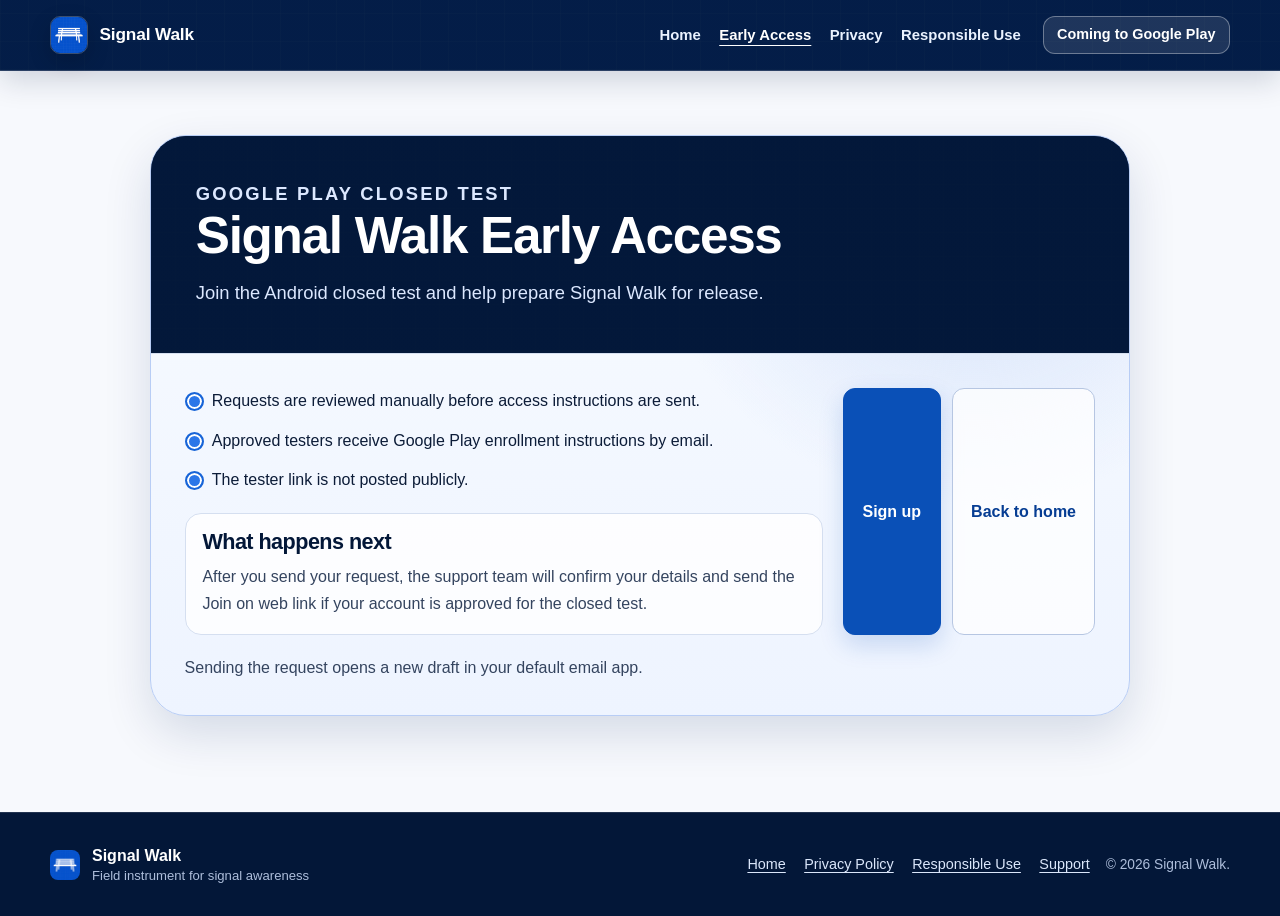
==== early-access/index.html @ 56550933 "Add early access page and sitewide signup banner updates" ====
<!DOCTYPE html>
<html lang="en">
<head>
  <meta charset="UTF-8">
  <meta name="viewport" content="width=device-width, initial-scale=1.0">
  <title>Signal Walk — Early Access Sign Up</title>
  <meta name="description" content="Request access to the Signal Walk Android closed test for Google Play.">
  <link rel="canonical" href="https://signalwalk.com/early-access/">
  <meta name="theme-color" content="#063d93">
  <link rel="icon" type="image/png" href="../icon-512.png">
  <link rel="apple-touch-icon" href="../icon-512.png">
  <link rel="stylesheet" href="../style.css">

  <meta property="og:type" content="website">
  <meta property="og:site_name" content="Signal Walk">
  <meta property="og:url" content="https://signalwalk.com/early-access/">
  <meta property="og:title" content="Signal Walk — Early Access Sign Up">
  <meta property="og:description" content="Join the Android closed test and help prepare Signal Walk for release.">
  <meta property="og:image" content="https://signalwalk.com/feature-graphic.png">
  <meta name="twitter:card" content="summary_large_image">
  <meta name="twitter:title" content="Signal Walk — Early Access Sign Up">
  <meta name="twitter:description" content="Join the Android closed test and help prepare Signal Walk for release.">
  <meta name="twitter:image" content="https://signalwalk.com/feature-graphic.png">
</head>
<body>

<a class="skip-link" href="#main">Skip to content</a>

<header class="site-header">
  <div class="header-inner">
    <a class="brand" href="../" aria-label="Signal Walk home">
      <img class="mark" src="../icon-512.png" alt="" aria-hidden="true">
      <span class="site-name">Signal Walk</span>
    </a>
    <button class="nav-toggle" type="button" aria-expanded="false" aria-controls="site-nav" aria-label="Toggle navigation menu">
      <span class="bar"></span>
      <span class="bar"></span>
      <span class="bar"></span>
    </button>
    <nav class="site-nav" id="site-nav" aria-label="Primary">
      <ul class="nav-links">
        <li><a href="../">Home</a></li>
        <li><a href="./" aria-current="page">Early Access</a></li>
        <li><a href="../privacy/">Privacy</a></li>
        <li><a href="../responsible-use/">Responsible Use</a></li>
      </ul>
      <span class="header-cta badge-soon">Coming to Google Play</span>
    </nav>
  </div>
</header>

<main class="early-access-page" id="main">
  <div class="early-access-panel">
    <section class="early-access-head" aria-labelledby="early-access-title">
      <p class="eyebrow">Google Play Closed Test</p>
      <h1 id="early-access-title">Signal Walk Early Access</h1>
      <p>Join the Android closed test and help prepare Signal Walk for release.</p>
    </section>

    <section class="early-access-body" aria-label="Early access request">
      <div>
        <ul class="early-access-list">
          <li>Requests are reviewed manually before access instructions are sent.</li>
          <li>Approved testers receive Google Play enrollment instructions by email.</li>
          <li>The tester link is not posted publicly.</li>
        </ul>

        <div class="early-access-box">
          <h2>What happens next</h2>
          <p>After you send your request, the support team will confirm your details and send the Join on web link if your account is approved for the closed test.</p>
        </div>
      </div>

      <div class="early-access-actions">
        <a class="button" href="mailto:support@signalwalk.com?subject=Signal%20Walk%20Closed%20Test%20Request&body=Hi%2C%0A%0AI%27d%20like%20to%20join%20the%20Signal%20Walk%20closed%20test.%0A%0APreferred%20name%20or%20nickname%3A%0AGoogle%20Play%20account%20email%3A%0AAndroid%20phone%20model%3A%0AAndroid%20version%3A%0ACountry%2Fregion%3A%0A%0APlease%20confirm%3A%0A-%20I%20am%20using%20the%20Google%20account%20listed%20above%20in%20the%20Google%20Play%20Store.%0A-%20I%20am%20not%20currently%20enrolled%20in%20the%20Signal%20Walk%20internal%20test%2C%20or%20I%20will%20opt%20out%20before%20joining%20Alpha.%0A-%20I%20can%20remain%20opted%20in%20to%20the%20closed%20test%20for%20at%20least%2014%20consecutive%20days.%0A-%20I%20will%20install%20Signal%20Walk%20through%20Google%20Play%2C%20try%20its%20main%20features%20several%20times%2C%20and%20send%20brief%20feedback%20or%20bug%20reports.%0A-%20You%20may%20email%20me%20closed-test%20access%20instructions%20and%20essential%20testing%20follow-ups.%0A%0AOptional%3A%20features%20or%20devices%20I%20am%20especially%20interested%20in%20testing%3A%0A%0APlease%20add%20my%20Google%20Play%20account%20to%20the%20Signal%20Walk%20Alpha%20tester%20list%20and%20send%20me%20the%20Join%20on%20web%20link.%0A%0AThanks%21">Sign up</a>
        <a class="button secondary" href="../">Back to home</a>
      </div>

      <p class="early-access-note">Sending the request opens a new draft in your default email app.</p>
    </section>
  </div>
</main>

<footer class="site-footer">
  <div class="footer-inner">
    <div class="footer-brand">
      <img src="../icon-512.png" alt="" aria-hidden="true" width="30" height="30">
      <div class="footer-brand-text">
        <strong>Signal Walk</strong>
        <span>Field instrument for signal awareness</span>
      </div>
    </div>
    <ul class="footer-links">
      <li><a href="../">Home</a></li>
      <li><a href="../privacy/">Privacy Policy</a></li>
      <li><a href="../responsible-use/">Responsible Use</a></li>
      <li><a href="mailto:support@signalwalk.com">Support</a></li>
    </ul>
    <p class="footer-copyright">&copy; 2026 Signal Walk.</p>
  </div>
</footer>

<script src="../assets/site.js" defer></script>
</body>
</html>
---- style.css ----
/* Signal Walk — shared public-site styles. Static CSS, no framework, no remote fonts. */

:root {
  color-scheme: light;
  --blue-950: #031738;
  --blue-900: #05245a;
  --blue-800: #063d93;
  --blue-700: #0a50b7;
  --blue-600: #1764d7;
  --blue-500: #2b76e8;
  --blue-200: #b8cdf5;
  --blue-100: #e5edfc;
  --blue-050: #f2f6ff;
  --ink: #0c1c38;
  --muted: #52617a;
  --muted-strong: #34445f;
  --paper: #f7f9fd;
  --surface: #ffffff;
  --surface-soft: #eef3fc;
  --line: #d5dff0;
  --line-strong: #b6c6e2;
  --success: #176c49;
  --warning-bg: #fff8df;
  --warning-line: #d99400;
  --shadow-sm: 0 4px 14px rgba(5, 36, 90, 0.08);
  --shadow-md: 0 18px 48px rgba(5, 36, 90, 0.14);
  --shadow-lg: 0 30px 80px rgba(5, 36, 90, 0.22);
  --radius-sm: 10px;
  --radius-md: 16px;
  --radius-lg: 24px;
  --radius-xl: 36px;
  --container: 1180px;
  --prose: 760px;
}

* {
  box-sizing: border-box;
}

html {
  scroll-behavior: smooth;
  scroll-padding-top: 92px;
}

body {
  margin: 0;
  min-width: 320px;
  background: var(--paper);
  color: var(--ink);
  font-family: -apple-system, BlinkMacSystemFont, "Segoe UI", Roboto, Helvetica, Arial, sans-serif;
  font-size: 16px;
  line-height: 1.68;
  text-rendering: optimizeLegibility;
  -webkit-font-smoothing: antialiased;
}

body.nav-open {
  overflow: hidden;
}

img {
  max-width: 100%;
  height: auto;
}

a {
  color: var(--blue-700);
  text-underline-offset: 0.18em;
}

a:hover {
  color: var(--blue-900);
}

button,
a {
  -webkit-tap-highlight-color: transparent;
}

a:focus-visible,
button:focus-visible,
[tabindex]:focus-visible {
  outline: 3px solid #79a8ff;
  outline-offset: 3px;
}

p,
ul,
ol {
  margin-top: 0;
}

p:last-child,
ul:last-child,
ol:last-child {
  margin-bottom: 0;
}

h1,
h2,
h3 {
  color: var(--blue-950);
  font-weight: 760;
  letter-spacing: -0.025em;
  line-height: 1.14;
  text-wrap: balance;
}

h1 {
  margin: 0 0 1.1rem;
  font-size: clamp(2.7rem, 6vw, 5.2rem);
}

h2 {
  margin: 0 0 1rem;
  font-size: clamp(2rem, 4vw, 3.25rem);
}

h3 {
  margin: 0 0 0.7rem;
  font-size: clamp(1.25rem, 2.4vw, 1.65rem);
}

code {
  padding: 0.08em 0.35em;
  border: 1px solid var(--line);
  border-radius: 6px;
  background: var(--surface-soft);
  color: var(--blue-900);
  font-size: 0.9em;
  overflow-wrap: anywhere;
}

.skip-link {
  position: fixed;
  top: 0.5rem;
  left: -9999px;
  z-index: 999;
  padding: 0.7rem 1rem;
  border-radius: var(--radius-sm);
  background: var(--blue-950);
  color: #fff;
  font-weight: 700;
  text-decoration: none;
}

.skip-link:focus {
  left: 0.5rem;
}

.section-inner,
.header-inner,
.footer-inner {
  width: min(calc(100% - 2rem), var(--container));
  margin-inline: auto;
}

section {
  position: relative;
}

section[class^="sec-"],
.closing-cta {
  padding: clamp(4.25rem, 8vw, 7rem) 0;
}

.band {
  border-top: 1px solid var(--line);
  border-bottom: 1px solid var(--line);
  background: var(--surface-soft);
}

.eyebrow {
  margin: 0 0 0.75rem;
  color: var(--blue-700);
  font-size: 0.78rem;
  font-weight: 800;
  letter-spacing: 0.12em;
  line-height: 1.4;
  text-transform: uppercase;
}

.section-heading {
  max-width: 760px;
  margin-bottom: clamp(2.5rem, 5vw, 4.5rem);
}

.section-heading.centered {
  margin-inline: auto;
  text-align: center;
}

.section-lead {
  margin-bottom: 0;
  color: var(--muted-strong);
  font-size: clamp(1.08rem, 1.8vw, 1.28rem);
  line-height: 1.68;
  text-wrap: pretty;
}

.prose {
  max-width: var(--prose);
}

.wide-prose {
  max-width: 850px;
}

.supporting {
  color: var(--muted);
  font-size: 0.95rem;
}

/* Header */

.site-header {
  position: sticky;
  top: 0;
  z-index: 100;
  border-bottom: 1px solid rgba(255, 255, 255, 0.16);
  background:
    linear-gradient(rgba(3, 23, 56, 0.83), rgba(3, 23, 56, 0.83)),
    repeating-linear-gradient(0deg, rgba(255, 255, 255, 0.08) 0 1px, transparent 1px 28px),
    repeating-linear-gradient(90deg, rgba(255, 255, 255, 0.08) 0 1px, transparent 1px 28px),
    var(--blue-800);
  box-shadow: 0 10px 30px rgba(3, 23, 56, 0.16);
  backdrop-filter: blur(16px);
}

.header-inner {
  display: flex;
  min-height: 70px;
  align-items: center;
  gap: 1.25rem;
}

.brand {
  display: inline-flex;
  align-items: center;
  gap: 0.72rem;
  color: #fff;
  text-decoration: none;
}

.brand:hover {
  color: #fff;
}

.brand .mark {
  width: 38px;
  height: 38px;
  flex: 0 0 auto;
  border: 1px solid rgba(255, 255, 255, 0.22);
  border-radius: 10px;
  box-shadow: 0 8px 22px rgba(0, 0, 0, 0.16);
}

.site-name {
  font-size: 1.08rem;
  font-weight: 800;
  letter-spacing: -0.01em;
}

.site-nav {
  display: flex;
  margin-left: auto;
  align-items: center;
  gap: 1.35rem;
}

.header-actions {
  display: inline-flex;
  align-items: center;
  gap: 0.65rem;
}

.header-signup.button {
  min-height: 38px;
  padding: 0.58rem 0.9rem;
  font-size: 0.86rem;
}

.site-nav a.header-signup:hover,
.site-nav a.header-signup:focus-visible {
  transform: none;
  text-decoration: none;
}

.early-access-strip {
  border-top: 1px solid rgba(255, 255, 255, 0.16);
  background:
    linear-gradient(rgba(10, 80, 183, 0.94), rgba(10, 80, 183, 0.94)),
    repeating-linear-gradient(0deg, rgba(255, 255, 255, 0.08) 0 1px, transparent 1px 24px),
    repeating-linear-gradient(90deg, rgba(255, 255, 255, 0.08) 0 1px, transparent 1px 24px),
    var(--blue-700);
}

.early-access-strip-inner {
  display: flex;
  min-height: 52px;
  align-items: center;
  justify-content: center;
  gap: 1rem;
}

.early-access-strip-text {
  display: inline-block;
  margin: 0;
  color: #eef4ff;
  font-size: 0.93rem;
  font-weight: 620;
  text-align: center;
  text-decoration: none;
}

.early-access-strip-text:hover,
.early-access-strip-text:focus-visible {
  color: #fff;
  text-decoration: underline;
  text-underline-offset: 0.22em;
}

.nav-links,
.footer-links {
  display: flex;
  margin: 0;
  padding: 0;
  align-items: center;
  gap: 1.15rem;
  list-style: none;
}

.nav-links li,
.footer-links li {
  margin: 0;
}

.site-nav a {
  color: #eaf2ff;
  font-size: 0.93rem;
  font-weight: 650;
  text-decoration: none;
}

.site-nav a:hover,
.site-nav a[aria-current="page"] {
  color: #fff;
  text-decoration: underline;
  text-underline-offset: 0.32rem;
}

.nav-toggle {
  display: none;
  width: 44px;
  height: 42px;
  margin-left: auto;
  padding: 9px 10px;
  border: 1px solid rgba(255, 255, 255, 0.34);
  border-radius: 10px;
  background: transparent;
  cursor: pointer;
}

.nav-toggle .bar {
  display: block;
  width: 100%;
  height: 2px;
  margin: 4px 0;
  border-radius: 999px;
  background: #fff;
}

/* Buttons and badges */

.button,
.badge-soon {
  display: inline-flex;
  min-height: 46px;
  align-items: center;
  justify-content: center;
  padding: 0.72rem 1.15rem;
  border-radius: 12px;
  font-weight: 750;
  line-height: 1.2;
}

.button {
  border: 1px solid var(--blue-700);
  background: var(--blue-700);
  color: #fff;
  text-decoration: none;
  box-shadow: 0 10px 24px rgba(10, 80, 183, 0.18);
  transition: transform 150ms ease, box-shadow 150ms ease, background 150ms ease;
}

.button:hover {
  transform: translateY(-1px);
  background: var(--blue-900);
  color: #fff;
  box-shadow: 0 14px 30px rgba(10, 80, 183, 0.24);
}

.button.secondary {
  border-color: var(--line-strong);
  background: rgba(255, 255, 255, 0.76);
  color: var(--blue-800);
  box-shadow: none;
}

.button.secondary:hover {
  border-color: var(--blue-600);
  background: #fff;
  color: var(--blue-900);
}

.badge-soon {
  border: 1px solid rgba(23, 100, 215, 0.28);
  background: var(--blue-100);
  color: var(--blue-800);
  font-size: 0.9rem;
}

.site-header .badge-soon {
  min-height: 38px;
  padding: 0.55rem 0.85rem;
  border-color: rgba(255, 255, 255, 0.35);
  background: rgba(255, 255, 255, 0.11);
  color: #fff;
}

.cta-row {
  display: flex;
  margin-top: 1.7rem;
  flex-wrap: wrap;
  align-items: center;
  gap: 0.75rem;
}

.centered-row {
  justify-content: center;
}

.reassurance {
  margin: 0.8rem 0 0;
  color: var(--muted);
  font-size: 0.9rem;
}

/* Hero */

.hero {
  overflow: hidden;
  padding: clamp(4.5rem, 9vw, 7.5rem) 0 clamp(4rem, 8vw, 6.5rem);
  background:
    radial-gradient(circle at 12% 8%, rgba(184, 205, 245, 0.7), transparent 34%),
    linear-gradient(180deg, #f9fbff 0%, #eef4ff 100%);
}

.hero::before {
  position: absolute;
  inset: 0;
  content: "";
  pointer-events: none;
  opacity: 0.45;
  background:
    repeating-linear-gradient(0deg, transparent 0 35px, rgba(6, 61, 147, 0.055) 35px 36px),
    repeating-linear-gradient(90deg, transparent 0 35px, rgba(6, 61, 147, 0.055) 35px 36px);
  mask-image: linear-gradient(to bottom, #000 0%, transparent 94%);
}

.hero-grid {
  display: grid;
  position: relative;
  z-index: 1;
  align-items: center;
  gap: clamp(3rem, 7vw, 6.5rem);
  grid-template-columns: minmax(0, 1fr) minmax(360px, 0.86fr);
}

.hero-copy-block {
  max-width: 670px;
}

.hero-copy {
  max-width: 650px;
  margin-bottom: 1.5rem;
  color: var(--muted-strong);
  font-size: clamp(1.16rem, 2vw, 1.38rem);
  line-height: 1.65;
}

.hero-list {
  display: grid;
  margin: 1.6rem 0 0;
  padding: 0;
  gap: 0.85rem;
  list-style: none;
}

.hero-list li {
  position: relative;
  margin: 0;
  padding-left: 1.8rem;
  color: var(--ink);
  font-weight: 620;
}

.hero-list li::before {
  position: absolute;
  top: 0.48em;
  left: 0;
  width: 0.72rem;
  height: 0.72rem;
  border: 2px solid var(--blue-600);
  border-radius: 50%;
  content: "";
  box-shadow: inset 0 0 0 2px #fff;
  background: var(--blue-500);
}

.hero-art {
  display: grid;
  min-height: 620px;
  place-items: center;
  position: relative;
}

.device-frame {
  width: min(100%, 270px);
  overflow: hidden;
  border: 8px solid #0c1730;
  border-radius: 34px;
  background: #0c1730;
  box-shadow: var(--shadow-lg);
}

.device-frame img {
  display: block;
  width: 100%;
  background: #0c1730;
}

.hero-art .device-frame {
  position: absolute;
  width: 250px;
}

.hero-art .primary {
  z-index: 3;
  transform: translateY(-5px);
}

.hero-art .secondary {
  z-index: 2;
  transform: translate(-46%, 28px) rotate(-5deg) scale(0.88);
  opacity: 0.94;
}

.hero-art .tertiary {
  z-index: 1;
  transform: translate(46%, 28px) rotate(5deg) scale(0.88);
  opacity: 0.94;
}

/* Trust strip */

.trust-strip {
  border-top: 1px solid rgba(255, 255, 255, 0.12);
  border-bottom: 1px solid rgba(255, 255, 255, 0.12);
  background: var(--blue-950);
  color: #fff;
}

.trust-strip ul {
  display: grid;
  margin: 0;
  padding: 1.5rem 0;
  gap: 0;
  grid-template-columns: repeat(4, minmax(0, 1fr));
  list-style: none;
}

.trust-strip li {
  display: grid;
  margin: 0;
  padding: 0.35rem 1.25rem;
  border-right: 1px solid rgba(255, 255, 255, 0.17);
  gap: 0.16rem;
}

.trust-strip li:first-child {
  padding-left: 0;
}

.trust-strip li:last-child {
  padding-right: 0;
  border-right: 0;
}

.trust-strip strong {
  color: #fff;
  font-size: 0.97rem;
}

.trust-strip span {
  color: #bed1f4;
  font-size: 0.84rem;
  line-height: 1.5;
}

/* Feature rows */

.feature-row {
  display: grid;
  margin-top: clamp(3.25rem, 7vw, 6.5rem);
  align-items: center;
  gap: clamp(2.5rem, 7vw, 6rem);
  grid-template-columns: minmax(260px, 0.72fr) minmax(0, 1fr);
}

.feature-row:first-of-type {
  margin-top: 0;
}

.feature-row.reverse {
  grid-template-columns: minmax(0, 1fr) minmax(260px, 0.72fr);
}

.feature-row.reverse .feature-art {
  order: 2;
}

.feature-row.reverse .feature-copy {
  order: 1;
}

.feature-art {
  display: flex;
  justify-content: center;
}

.feature-art.large .device-frame {
  width: min(100%, 300px);
}

.feature-copy {
  max-width: 640px;
}

.feature-copy p {
  color: var(--muted-strong);
  font-size: 1.05rem;
}

.feature-copy h2,
.feature-copy h3 {
  max-width: 620px;
}

.thumb-button {
  display: block;
  width: 100%;
  padding: 0;
  border: 0;
  background: transparent;
  text-align: inherit;
  cursor: zoom-in;
}

.thumb-button .device-frame {
  display: block;
  transition: transform 180ms ease, box-shadow 180ms ease;
}

.thumb-button:hover .device-frame {
  transform: translateY(-4px);
  box-shadow: 0 35px 80px rgba(5, 36, 90, 0.25);
}

.check-list {
  display: grid;
  margin: 1.5rem 0 0;
  padding: 0;
  gap: 0.72rem;
  list-style: none;
}

.check-list li {
  position: relative;
  margin: 0;
  padding-left: 1.65rem;
}

.check-list li::before {
  position: absolute;
  top: 0.18rem;
  left: 0;
  content: "✓";
  color: var(--success);
  font-weight: 900;
}

.check-list.compact {
  max-width: 540px;
  gap: 0.58rem;
}

/* Steps */

.steps {
  display: grid;
  margin: 0;
  padding: 0;
  gap: 1.25rem;
  counter-reset: step;
  grid-template-columns: repeat(3, minmax(0, 1fr));
  list-style: none;
}

.steps li {
  min-height: 250px;
  margin: 0;
  padding: 1.65rem;
  border: 1px solid var(--line);
  border-radius: var(--radius-lg);
  background: rgba(255, 255, 255, 0.86);
  box-shadow: var(--shadow-sm);
}

.step-number {
  display: inline-grid;
  width: 46px;
  height: 46px;
  margin-bottom: 1.4rem;
  border: 1px solid var(--blue-200);
  border-radius: 50%;
  place-items: center;
  background: var(--blue-100);
  color: var(--blue-800);
  font-weight: 850;
}

.steps p {
  color: var(--muted-strong);
}

/* Tool cards */

.tool-grid {
  display: grid;
  gap: 1rem;
  grid-template-columns: repeat(3, minmax(0, 1fr));
}

.tool-card {
  min-height: 240px;
  padding: 1.55rem;
  border: 1px solid var(--line);
  border-radius: var(--radius-lg);
  background: var(--surface);
  box-shadow: var(--shadow-sm);
}

.tool-number {
  display: inline-block;
  margin-bottom: 2.2rem;
  color: var(--blue-600);
  font-size: 0.78rem;
  font-weight: 850;
  letter-spacing: 0.12em;
}

.tool-card p {
  color: var(--muted-strong);
}

/* Export modes */

.mode-stack {
  display: grid;
  margin-top: 1.7rem;
  gap: 0.72rem;
}

.mode-card {
  padding: 1.05rem 1.15rem;
  border: 1px solid var(--line);
  border-radius: var(--radius-md);
  background: rgba(255, 255, 255, 0.86);
}

.mode-card.recommended {
  border-color: var(--blue-500);
  box-shadow: 0 0 0 3px rgba(43, 118, 232, 0.11);
}

.mode-card h3 {
  margin-bottom: 0.25rem;
  font-size: 1.08rem;
}

.mode-card p {
  margin: 0;
  font-size: 0.95rem;
}

.mode-heading {
  display: flex;
  align-items: center;
  gap: 0.6rem;
}

.default-tag {
  display: inline-flex;
  padding: 0.2rem 0.5rem;
  border-radius: 999px;
  background: var(--blue-100);
  color: var(--blue-800);
  font-size: 0.68rem;
  font-weight: 850;
  letter-spacing: 0.06em;
  text-transform: uppercase;
}

/* More screens */

.more-screens {
  display: grid;
  max-width: 870px;
  margin: 5.5rem auto 0;
  padding: clamp(1.5rem, 4vw, 2.5rem);
  align-items: center;
  gap: clamp(2rem, 6vw, 4.5rem);
  border: 1px solid var(--line);
  border-radius: var(--radius-xl);
  background: rgba(255, 255, 255, 0.78);
  grid-template-columns: minmax(180px, 0.55fr) minmax(0, 1fr);
}

.device-frame.small {
  width: min(100%, 220px);
}

.more-screens-copy p {
  color: var(--muted-strong);
}

/* Audience */

.audience-grid {
  display: grid;
  gap: 1rem;
  grid-template-columns: repeat(3, minmax(0, 1fr));
}

.audience-grid article {
  padding: 1.55rem;
  border-top: 4px solid var(--blue-600);
  border-radius: 0 0 var(--radius-md) var(--radius-md);
  background: var(--surface);
  box-shadow: var(--shadow-sm);
}

.audience-grid p {
  color: var(--muted-strong);
}

/* Contact */

.sec-contact {
  border-top: 1px solid var(--line);
  background: var(--surface-soft);
}

.contact-grid {
  display: grid;
  gap: 1rem;
  grid-template-columns: repeat(3, minmax(0, 1fr));
}

.contact-card {
  min-width: 0;
  padding: 1.45rem;
  border: 1px solid var(--line);
  border-radius: var(--radius-lg);
  background: var(--surface);
  box-shadow: var(--shadow-sm);
}

.contact-card p {
  color: var(--muted-strong);
}

.contact-card a {
  display: inline-block;
  max-width: 100%;
  overflow-wrap: anywhere;
  font-weight: 750;
}

/* Capability and privacy */

.sec-capability {
  background:
    linear-gradient(rgba(3, 23, 56, 0.94), rgba(3, 23, 56, 0.94)),
    repeating-linear-gradient(0deg, rgba(255, 255, 255, 0.06) 0 1px, transparent 1px 28px),
    repeating-linear-gradient(90deg, rgba(255, 255, 255, 0.06) 0 1px, transparent 1px 28px),
    var(--blue-950);
}

.sec-capability h2,
.sec-capability .eyebrow {
  color: #fff;
}

.sec-capability p {
  color: #d9e5fb;
  font-size: 1.08rem;
}

.sec-capability a {
  color: #a9cbff;
}

.privacy-layout {
  display: grid;
  align-items: start;
  gap: clamp(2.5rem, 7vw, 6rem);
  grid-template-columns: minmax(0, 0.9fr) minmax(0, 1fr);
}

.privacy-list {
  display: grid;
  margin: 0;
  padding: 0;
  gap: 0;
  border: 1px solid var(--line);
  border-radius: var(--radius-lg);
  overflow: hidden;
  background: var(--surface);
  list-style: none;
  box-shadow: var(--shadow-sm);
}

.privacy-list li {
  display: grid;
  margin: 0;
  padding: 1.25rem 1.35rem;
  border-bottom: 1px solid var(--line);
  gap: 0.18rem;
}

.privacy-list li:last-child {
  border-bottom: 0;
}

.privacy-list strong {
  color: var(--blue-900);
}

.privacy-list span {
  color: var(--muted-strong);
}

.compatibility-card {
  display: grid;
  padding: clamp(1.7rem, 4vw, 2.6rem);
  border: 1px solid var(--line-strong);
  border-radius: var(--radius-xl);
  background: var(--surface);
  gap: clamp(2rem, 6vw, 5rem);
  grid-template-columns: minmax(0, 0.7fr) minmax(0, 1fr);
  box-shadow: var(--shadow-sm);
}

.compatibility-card p {
  color: var(--muted-strong);
}

.closing-cta {
  text-align: center;
  background:
    radial-gradient(circle at 50% 0%, rgba(184, 205, 245, 0.8), transparent 43%),
    var(--paper);
}

.closing-cta .section-lead {
  max-width: 720px;
  margin-inline: auto;
}

/* Footer */

.site-footer {
  padding: 2rem 0;
  border-top: 1px solid rgba(255, 255, 255, 0.12);
  background: var(--blue-950);
  color: #dbe7fb;
}

.footer-inner {
  display: grid;
  align-items: center;
  gap: 1rem;
  grid-template-columns: minmax(0, 1fr) auto auto;
}

.footer-brand {
  display: flex;
  align-items: center;
  gap: 0.75rem;
}

.footer-brand img {
  border-radius: 8px;
}

.footer-brand-text {
  display: grid;
  line-height: 1.35;
}

.footer-brand-text strong {
  color: #fff;
}

.footer-brand-text span {
  color: #aebedb;
  font-size: 0.82rem;
}

.footer-links a {
  color: #dbe7fb;
  font-size: 0.9rem;
}

.footer-copyright {
  margin: 0;
  color: #aebedb;
  font-size: 0.86rem;
  white-space: nowrap;
}

/* Legal pages */

main.legal {
  width: min(calc(100% - 2rem), var(--prose));
  margin: 0 auto;
  padding: clamp(2rem, 5vw, 4rem) 0 clamp(4.5rem, 8vw, 7rem);
}

.legal .back {
  display: inline-flex;
  margin-bottom: 1.15rem;
  align-items: center;
  color: var(--blue-700);
  font-weight: 700;
  text-decoration: none;
}

.legal .back:hover {
  text-decoration: underline;
}

.banner {
  display: block;
  width: 100%;
  margin-bottom: 2.2rem;
  border: 1px solid var(--line);
  border-radius: var(--radius-lg);
  background: var(--blue-800);
  box-shadow: var(--shadow-md);
}

.legal-header {
  margin-bottom: 2rem;
}

.legal h1 {
  font-size: clamp(2.3rem, 6vw, 4rem);
}

.updated {
  color: var(--muted);
  font-size: 0.92rem;
}

.legal section {
  margin-top: 3rem;
}

.legal section h2 {
  padding-bottom: 0.58rem;
  border-bottom: 1px solid var(--line);
  font-size: clamp(1.65rem, 3.2vw, 2.15rem);
}

.legal section h3 {
  margin-top: 2rem;
  font-size: 1.3rem;
}

.legal p,
.legal li {
  color: #263651;
}

.legal ul,
.legal ol {
  padding-left: 1.35rem;
}

.legal li {
  margin-bottom: 0.62rem;
}

.legal-summary {
  padding: 1.4rem 1.5rem;
  border: 1px solid var(--blue-200);
  border-left: 5px solid var(--blue-600);
  border-radius: 0 var(--radius-md) var(--radius-md) 0;
  background: var(--blue-050);
}

/* Early access page */

.early-access-page {
  width: min(calc(100% - 2rem), 980px);
  margin: 0 auto;
  padding: clamp(2.4rem, 5vw, 4.2rem) 0 clamp(4rem, 8vw, 6rem);
}

.early-access-panel {
  overflow: hidden;
  border: 1px solid var(--blue-200);
  border-radius: var(--radius-xl);
  background:
    radial-gradient(circle at 84% 6%, rgba(184, 205, 245, 0.64), transparent 34%),
    linear-gradient(180deg, #f8fbff 0%, #eef4ff 100%);
  box-shadow: var(--shadow-md);
}

.early-access-head {
  padding: clamp(2rem, 4vw, 2.8rem);
  border-bottom: 1px solid var(--line);
  background:
    linear-gradient(rgba(3, 23, 56, 0.95), rgba(3, 23, 56, 0.95)),
    repeating-linear-gradient(0deg, rgba(255, 255, 255, 0.08) 0 1px, transparent 1px 24px),
    repeating-linear-gradient(90deg, rgba(255, 255, 255, 0.08) 0 1px, transparent 1px 24px),
    var(--blue-900);
  color: #fff;
}

.early-access-head h1 {
  margin-bottom: 0.8rem;
  color: #fff;
  font-size: clamp(2rem, 5vw, 3.2rem);
}

.early-access-head p {
  max-width: 760px;
  margin: 0;
  color: #dce8ff;
  font-size: clamp(1rem, 1.8vw, 1.15rem);
}

.early-access-body {
  display: grid;
  padding: clamp(1.3rem, 3vw, 2.1rem);
  gap: 1.25rem;
  grid-template-columns: minmax(0, 1fr) auto;
}

.early-access-note {
  margin: 0;
  color: var(--muted-strong);
}

.early-access-actions {
  display: flex;
  flex-wrap: wrap;
  gap: 0.7rem;
}

.early-access-actions .button {
  min-height: 44px;
}

.early-access-list {
  display: grid;
  margin: 0;
  padding: 0;
  gap: 0.8rem;
  list-style: none;
}

.early-access-list li {
  position: relative;
  margin: 0;
  padding-left: 1.7rem;
  color: var(--ink);
}

.early-access-list li::before {
  position: absolute;
  top: 0.24rem;
  left: 0;
  width: 0.95rem;
  height: 0.95rem;
  border: 2px solid var(--blue-600);
  border-radius: 50%;
  box-shadow: inset 0 0 0 2px #fff;
  content: "";
  background: var(--blue-500);
}

.early-access-box {
  margin-top: 1.2rem;
  padding: 1rem 1.05rem;
  border: 1px solid var(--line);
  border-radius: var(--radius-md);
  background: rgba(255, 255, 255, 0.84);
}

.early-access-box h2 {
  margin-bottom: 0.55rem;
  font-size: 1.35rem;
}

.early-access-box p {
  margin: 0;
  color: var(--muted-strong);
}

.legal-summary h2 {
  margin-bottom: 0.75rem;
  font-size: 1.35rem;
}

.legal-summary ul {
  margin-bottom: 0;
}

.warning,
.note {
  margin: 1.5rem 0;
  padding: 1.2rem 1.3rem;
  border-radius: var(--radius-md);
}

.warning {
  border: 1px solid #efd18a;
  border-left: 5px solid var(--warning-line);
  background: var(--warning-bg);
}

.note {
  border: 1px solid var(--blue-200);
  border-left: 5px solid var(--blue-600);
  background: var(--blue-050);
}

.positive-list li::marker {
  color: var(--success);
}

/* Lightbox */

.lightbox {
  width: min(94vw, 760px);
  max-height: 94vh;
  padding: 0;
  border: 0;
  border-radius: var(--radius-lg);
  overflow: hidden;
  background: #091329;
  color: #fff;
  box-shadow: 0 40px 120px rgba(0, 0, 0, 0.55);
}

.lightbox::backdrop {
  background: rgba(2, 9, 24, 0.84);
  backdrop-filter: blur(5px);
}

.lightbox-inner {
  position: relative;
  display: grid;
  max-height: 94vh;
  padding: 1.25rem;
  place-items: center;
}

.lightbox img {
  display: block;
  max-height: 78vh;
  border-radius: 20px;
}

.lightbox-close {
  position: absolute;
  top: 0.75rem;
  right: 0.75rem;
  z-index: 2;
  width: 42px;
  height: 42px;
  border: 1px solid rgba(255, 255, 255, 0.28);
  border-radius: 50%;
  background: rgba(3, 23, 56, 0.82);
  color: #fff;
  font-size: 1.6rem;
  line-height: 1;
  cursor: pointer;
}

.lightbox-caption {
  max-width: 640px;
  margin: 1rem 0 0;
  color: #d8e4fa;
  text-align: center;
}

/* Responsive */

@media (max-width: 980px) {
  .header-cta {
    display: none;
  }

  .hero-grid {
    grid-template-columns: 1fr;
  }

  .hero-copy-block {
    max-width: 780px;
  }

  .hero-art {
    min-height: 600px;
  }

  .trust-strip ul {
    grid-template-columns: repeat(2, minmax(0, 1fr));
  }

  .trust-strip li:nth-child(2) {
    border-right: 0;
  }

  .trust-strip li:nth-child(n + 3) {
    padding-top: 1rem;
    border-top: 1px solid rgba(255, 255, 255, 0.17);
  }

  .tool-grid,
  .audience-grid,
  .contact-grid {
    grid-template-columns: repeat(2, minmax(0, 1fr));
  }

  .footer-inner {
    grid-template-columns: 1fr auto;
  }

  .footer-copyright {
    grid-column: 1 / -1;
  }
}

@media (max-width: 780px) {
  html {
    scroll-padding-top: 76px;
  }

  .early-access-strip-inner {
    min-height: 0;
    padding: 0.7rem 0;
    align-items: center;
  }

  .header-inner {
    min-height: 64px;
    flex-wrap: wrap;
  }

  .nav-toggle {
    display: block;
  }

  .site-nav {
    display: none;
    width: 100%;
    margin: 0;
    padding: 0.5rem 0 1rem;
    align-items: stretch;
  }

  .site-nav.is-open {
    display: block;
  }

  .nav-links {
    display: grid;
    gap: 0.2rem;
  }

  .site-nav a {
    display: block;
    min-height: 44px;
    padding: 0.65rem 0.2rem;
  }

  .hero {
    padding-top: 3.5rem;
  }

  .hero-art {
    min-height: 510px;
  }

  .hero-art .device-frame {
    width: 210px;
  }

  .feature-row,
  .feature-row.reverse,
  .privacy-layout,
  .compatibility-card,
  .more-screens,
  .early-access-body {
    grid-template-columns: 1fr;
  }

  .feature-row.reverse .feature-art,
  .feature-row.reverse .feature-copy {
    order: initial;
  }

  .feature-copy {
    max-width: 100%;
  }

  .steps {
    grid-template-columns: 1fr;
  }

  .steps li {
    min-height: 0;
  }

  .more-screens {
    text-align: center;
  }

  .more-screens .thumb-button {
    margin-inline: auto;
  }

  .footer-inner {
    grid-template-columns: 1fr;
  }

  .footer-links {
    flex-wrap: wrap;
  }

  .footer-copyright {
    grid-column: auto;
  }
}

@media (max-width: 560px) {
  body {
    font-size: 15.5px;
  }

  .section-inner,
  .header-inner,
  .footer-inner,
  main.legal {
    width: min(calc(100% - 1.35rem), var(--container));
  }

  .hero h1 {
    font-size: clamp(2.55rem, 13vw, 3.65rem);
  }

  .hero-art {
    min-height: 430px;
  }

  .hero-art .device-frame {
    width: 180px;
    border-width: 6px;
    border-radius: 27px;
  }

  .hero-art .secondary {
    transform: translate(-37%, 22px) rotate(-5deg) scale(0.84);
  }

  .hero-art .tertiary {
    transform: translate(37%, 22px) rotate(5deg) scale(0.84);
  }

  .trust-strip ul,
  .tool-grid,
  .audience-grid,
  .contact-grid {
    grid-template-columns: 1fr;
  }

  .trust-strip li,
  .trust-strip li:first-child,
  .trust-strip li:last-child {
    padding: 0.85rem 0;
    border-right: 0;
    border-top: 1px solid rgba(255, 255, 255, 0.17);
  }

  .trust-strip li:first-child {
    border-top: 0;
  }

  .cta-row > * {
    width: 100%;
  }

  .tool-card {
    min-height: 0;
  }

  .device-frame {
    width: min(100%, 245px);
  }

  .feature-art.large .device-frame {
    width: min(100%, 265px);
  }

  .legal-summary,
  .warning,
  .note {
    padding: 1rem;
  }

  .banner {
    border-radius: var(--radius-md);
  }
}

@media (prefers-reduced-motion: reduce) {
  html {
    scroll-behavior: auto;
  }

  *,
  *::before,
  *::after {
    scroll-behavior: auto !important;
    transition-duration: 0.01ms !important;
    animation-duration: 0.01ms !important;
    animation-iteration-count: 1 !important;
  }
}
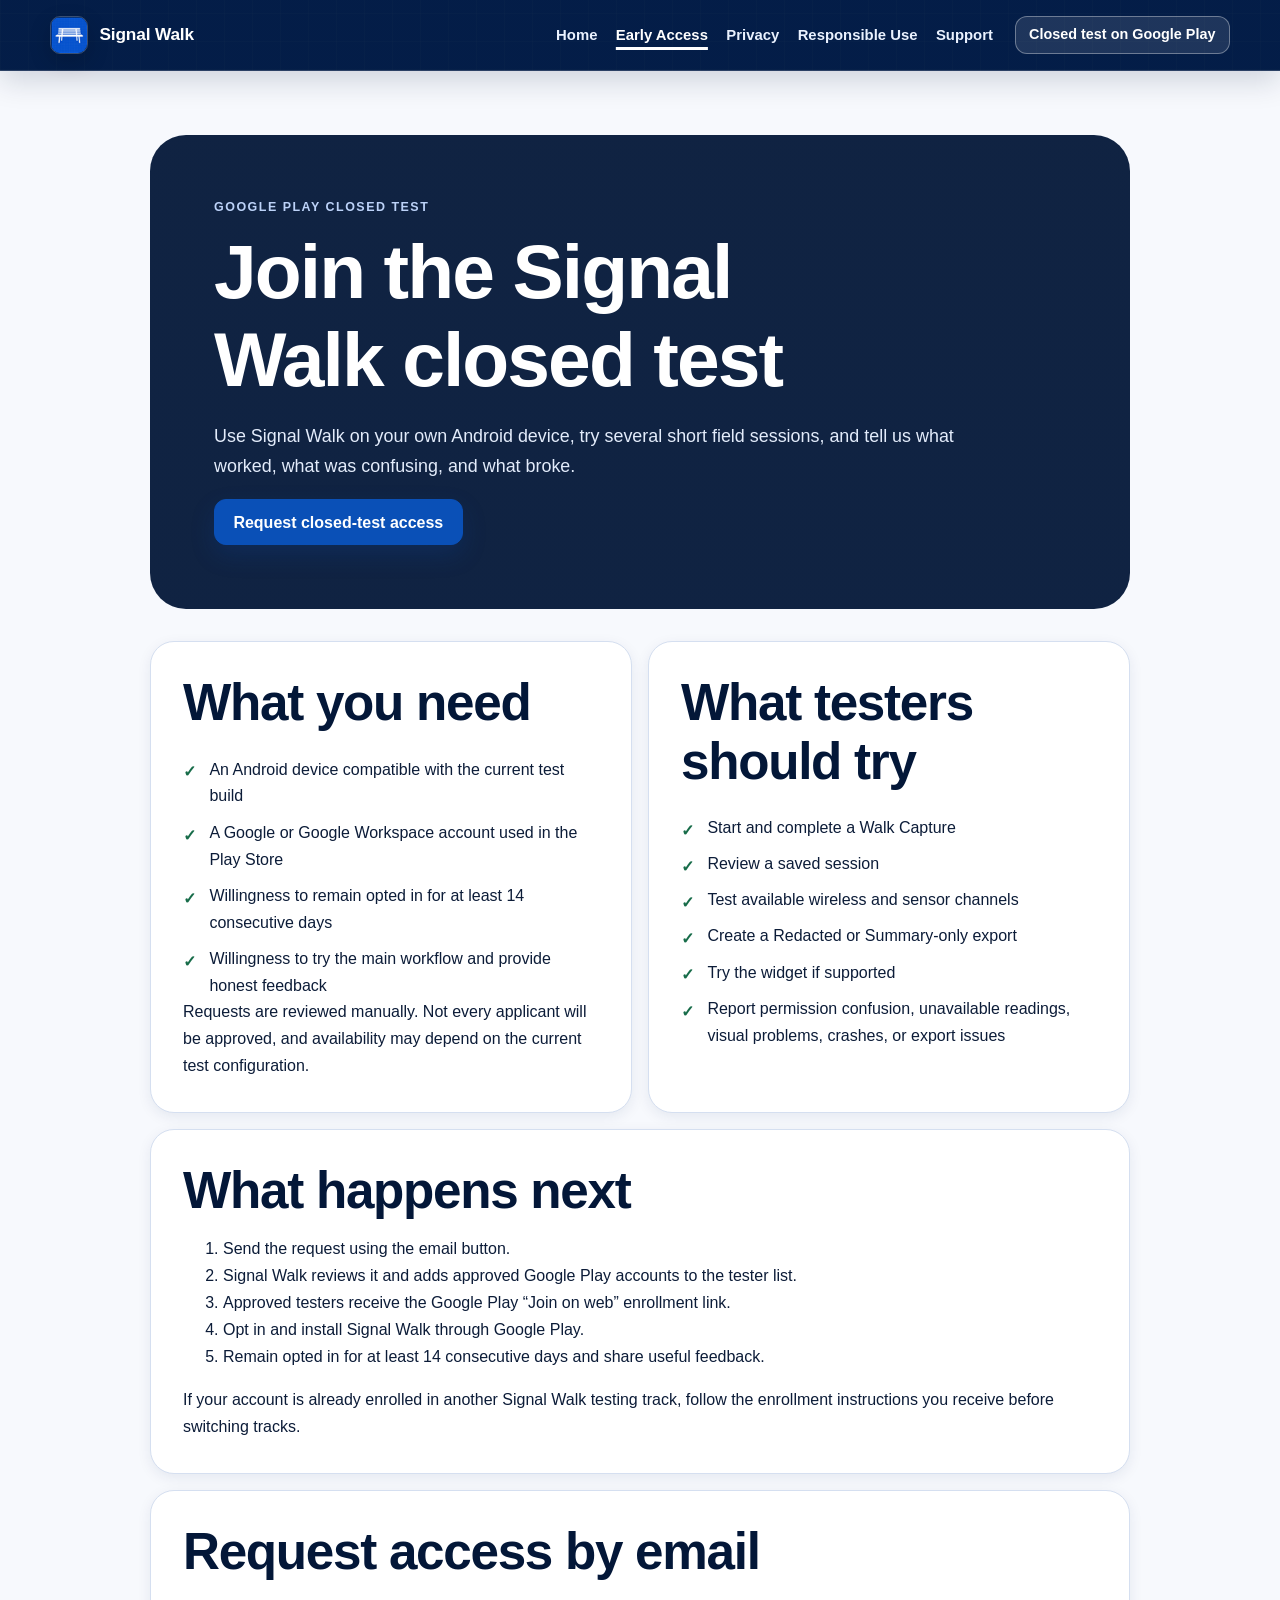
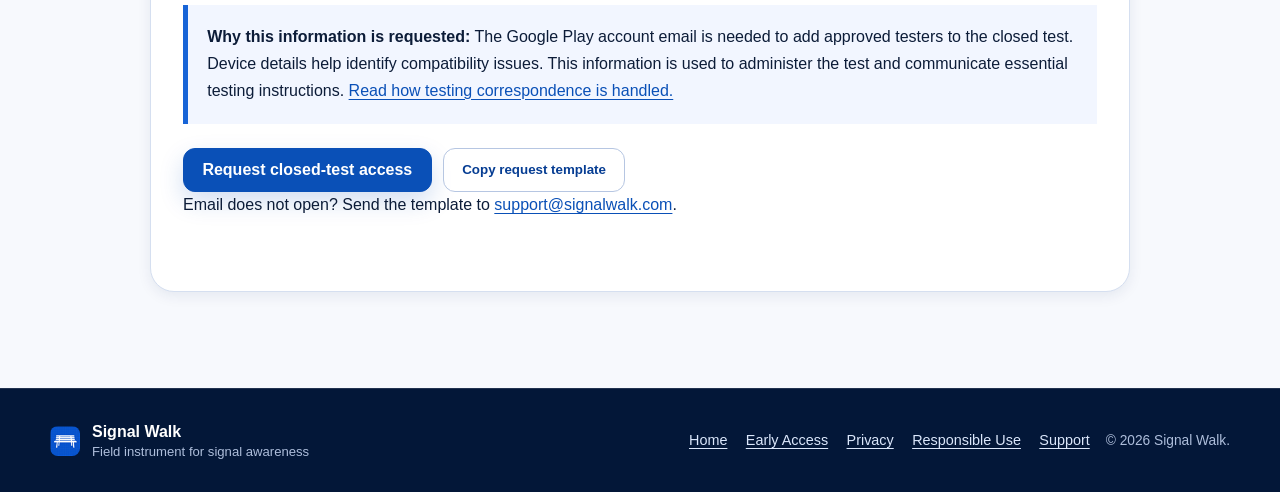
==== commit 377b7f06: "feat: prepare public site for closed test" ====
--- a/early-access/index.html
+++ b/early-access/index.html
@@ -1,105 +1,58 @@
-<!DOCTYPE html>
+<!doctype html>
 <html lang="en">
 <head>
-  <meta charset="UTF-8">
-  <meta name="viewport" content="width=device-width, initial-scale=1.0">
-  <title>Signal Walk — Early Access Sign Up</title>
-  <meta name="description" content="Request access to the Signal Walk Android closed test for Google Play.">
-  <link rel="canonical" href="https://signalwalk.com/early-access/">
-  <meta name="theme-color" content="#063d93">
-  <link rel="icon" type="image/png" href="../icon-512.png">
-  <link rel="apple-touch-icon" href="../icon-512.png">
-  <link rel="stylesheet" href="../style.css">
-
-  <meta property="og:type" content="website">
-  <meta property="og:site_name" content="Signal Walk">
-  <meta property="og:url" content="https://signalwalk.com/early-access/">
-  <meta property="og:title" content="Signal Walk — Early Access Sign Up">
-  <meta property="og:description" content="Join the Android closed test and help prepare Signal Walk for release.">
-  <meta property="og:image" content="https://signalwalk.com/feature-graphic.png">
-  <meta name="twitter:card" content="summary_large_image">
-  <meta name="twitter:title" content="Signal Walk — Early Access Sign Up">
-  <meta name="twitter:description" content="Join the Android closed test and help prepare Signal Walk for release.">
-  <meta name="twitter:image" content="https://signalwalk.com/feature-graphic.png">
+  <meta charset="utf-8"><meta name="viewport" content="width=device-width,initial-scale=1">
+  <title>Join the Signal Walk Google Play closed test</title>
+  <meta name="description" content="Request access to the Signal Walk Android closed test on Google Play and help test captures, sessions, sensors, exports, permissions, and accessibility.">
+  <link rel="canonical" href="https://signalwalk.com/early-access/"><meta name="theme-color" content="#063d93">
+  <link rel="icon" type="image/png" href="../icon-48.png"><link rel="apple-touch-icon" href="../icon-192.png"><link rel="stylesheet" href="../site-final.css">
+  <meta property="og:type" content="website"><meta property="og:site_name" content="Signal Walk"><meta property="og:url" content="https://signalwalk.com/early-access/">
+  <meta property="og:title" content="Join the Signal Walk Google Play closed test"><meta property="og:description" content="Use Signal Walk on your Android device and provide practical feedback.">
+  <meta property="og:image" content="https://signalwalk.com/social-card.jpg"><meta property="og:image:width" content="1024"><meta property="og:image:height" content="500"><meta property="og:image:alt" content="Signal Walk, an Android field instrument for signal awareness">
+  <meta name="twitter:card" content="summary_large_image"><meta name="twitter:title" content="Join the Signal Walk Google Play closed test"><meta name="twitter:description" content="Use Signal Walk on your Android device and provide practical feedback."><meta name="twitter:image" content="https://signalwalk.com/social-card.jpg"><meta name="twitter:image:alt" content="Signal Walk, an Android field instrument for signal awareness">
 </head>
 <body>
+<a class="skip-link" href="#main">Skip to content</a>
+<header class="site-header"><div class="header-inner">
+  <a class="brand" href="../" aria-label="Signal Walk home"><img class="mark" src="../icon-48.png" alt="" width="40" height="40"><span class="site-name">Signal Walk</span></a>
+  <button class="nav-toggle" type="button" aria-expanded="false" aria-controls="site-nav" aria-label="Open navigation menu"><span class="bar"></span><span class="bar"></span><span class="bar"></span></button>
+  <nav class="site-nav" id="site-nav" aria-label="Primary"><ul class="nav-links"><li><a href="../">Home</a></li><li><a href="./" aria-current="page">Early Access</a></li><li><a href="../privacy/">Privacy</a></li><li><a href="../responsible-use/">Responsible Use</a></li><li><a href="mailto:support@signalwalk.com">Support</a></li></ul><span class="header-cta badge-soon">Closed test on Google Play</span></nav>
+</div></header>
+<main class="early-access-page" id="main">
+  <section class="early-access-hero" aria-labelledby="title"><p class="eyebrow">Google Play closed test</p><h1 id="title">Join the Signal Walk closed test</h1><p>Use Signal Walk on your own Android device, try several short field sessions, and tell us what worked, what was confusing, and what broke.</p><a class="button" href="#request">Request closed-test access</a></section>
+  <div class="early-access-sections">
+    <section class="early-access-card"><h2>What you need</h2><ul class="check-list compact"><li>An Android device compatible with the current test build</li><li>A Google or Google Workspace account used in the Play Store</li><li>Willingness to remain opted in for at least 14 consecutive days</li><li>Willingness to try the main workflow and provide honest feedback</li></ul><p>Requests are reviewed manually. Not every applicant will be approved, and availability may depend on the current test configuration.</p></section>
+    <section class="early-access-card"><h2>What testers should try</h2><ul class="check-list compact"><li>Start and complete a Walk Capture</li><li>Review a saved session</li><li>Test available wireless and sensor channels</li><li>Create a Redacted or Summary-only export</li><li>Try the widget if supported</li><li>Report permission confusion, unavailable readings, visual problems, crashes, or export issues</li></ul></section>
+    <section class="early-access-card full"><h2>What happens next</h2><ol><li>Send the request using the email button.</li><li>Signal Walk reviews it and adds approved Google Play accounts to the tester list.</li><li>Approved testers receive the Google Play “Join on web” enrollment link.</li><li>Opt in and install Signal Walk through Google Play.</li><li>Remain opted in for at least 14 consecutive days and share useful feedback.</li></ol><p>If your account is already enrolled in another Signal Walk testing track, follow the enrollment instructions you receive before switching tracks.</p></section>
+    <section class="early-access-card full" id="request"><h2>Request access by email</h2>
+      <div class="privacy-callout"><p><strong>Why this information is requested:</strong> The Google Play account email is needed to add approved testers to the closed test. Device details help identify compatibility issues. This information is used to administer the test and communicate essential testing instructions. <a href="../privacy/#website-email">Read how testing correspondence is handled.</a></p></div>
+      <div class="early-access-actions">
+        <a class="button" href="mailto:support@signalwalk.com?subject=Signal%20Walk%20closed%20test%20request&amp;body=Hi%2C%0A%0AI%20would%20like%20to%20join%20the%20Signal%20Walk%20Google%20Play%20closed%20test.%0A%0APreferred%20name%3A%0AGoogle%20Play%20account%20email%3A%0AAndroid%20device%3A%0AAndroid%20version%3A%0ACountry%2Fregion%3A%0A%0AI%20understand%20that%20I%20should%20remain%20opted%20in%20for%20at%20least%2014%20consecutive%20days%2C%20try%20the%20app%27s%20core%20features%2C%20and%20provide%20brief%20feedback.%0A%0AYou%20may%20email%20me%20closed-test%20access%20instructions%20and%20essential%20testing%20follow-ups.%0A%0AOptional%20testing%20interests%20or%20accessibility%20needs%3A%0A%0AThanks.">Request closed-test access</a>
+        <button class="button secondary" type="button" data-copy-template>Copy request template</button>
+      </div>
+      <p class="fallback-email">Email does not open? Send the template to <a href="mailto:support@signalwalk.com">support@signalwalk.com</a>.</p>
+      <p class="copy-status" id="copy-status" aria-live="polite"></p>
+      <textarea class="template-field" id="request-template" hidden readonly aria-label="Closed-test request template">Hi,
 
-<a class="skip-link" href="#main">Skip to content</a>
+I would like to join the Signal Walk Google Play closed test.
 
-<header class="site-header">
-  <div class="header-inner">
-    <a class="brand" href="../" aria-label="Signal Walk home">
-      <img class="mark" src="../icon-512.png" alt="" aria-hidden="true">
-      <span class="site-name">Signal Walk</span>
-    </a>
-    <button class="nav-toggle" type="button" aria-expanded="false" aria-controls="site-nav" aria-label="Toggle navigation menu">
-      <span class="bar"></span>
-      <span class="bar"></span>
-      <span class="bar"></span>
-    </button>
-    <nav class="site-nav" id="site-nav" aria-label="Primary">
-      <ul class="nav-links">
-        <li><a href="../">Home</a></li>
-        <li><a href="./" aria-current="page">Early Access</a></li>
-        <li><a href="../privacy/">Privacy</a></li>
-        <li><a href="../responsible-use/">Responsible Use</a></li>
-      </ul>
-      <span class="header-cta badge-soon">Coming to Google Play</span>
-    </nav>
-  </div>
-</header>
+Preferred name:
+Google Play account email:
+Android device:
+Android version:
+Country/region:
 
-<main class="early-access-page" id="main">
-  <div class="early-access-panel">
-    <section class="early-access-head" aria-labelledby="early-access-title">
-      <p class="eyebrow">Google Play Closed Test</p>
-      <h1 id="early-access-title">Signal Walk Early Access</h1>
-      <p>Join the Android closed test and help prepare Signal Walk for release.</p>
-    </section>
+I understand that I should remain opted in for at least 14 consecutive days, try the app's core features, and provide brief feedback.
 
-    <section class="early-access-body" aria-label="Early access request">
-      <div>
-        <ul class="early-access-list">
-          <li>Requests are reviewed manually before access instructions are sent.</li>
-          <li>Approved testers receive Google Play enrollment instructions by email.</li>
-          <li>The tester link is not posted publicly.</li>
-        </ul>
+You may email me closed-test access instructions and essential testing follow-ups.
 
-        <div class="early-access-box">
-          <h2>What happens next</h2>
-          <p>After you send your request, the support team will confirm your details and send the Join on web link if your account is approved for the closed test.</p>
-        </div>
-      </div>
+Optional testing interests or accessibility needs:
 
-      <div class="early-access-actions">
-        <a class="button" href="mailto:support@signalwalk.com?subject=Signal%20Walk%20Closed%20Test%20Request&body=Hi%2C%0A%0AI%27d%20like%20to%20join%20the%20Signal%20Walk%20closed%20test.%0A%0APreferred%20name%20or%20nickname%3A%0AGoogle%20Play%20account%20email%3A%0AAndroid%20phone%20model%3A%0AAndroid%20version%3A%0ACountry%2Fregion%3A%0A%0APlease%20confirm%3A%0A-%20I%20am%20using%20the%20Google%20account%20listed%20above%20in%20the%20Google%20Play%20Store.%0A-%20I%20am%20not%20currently%20enrolled%20in%20the%20Signal%20Walk%20internal%20test%2C%20or%20I%20will%20opt%20out%20before%20joining%20Alpha.%0A-%20I%20can%20remain%20opted%20in%20to%20the%20closed%20test%20for%20at%20least%2014%20consecutive%20days.%0A-%20I%20will%20install%20Signal%20Walk%20through%20Google%20Play%2C%20try%20its%20main%20features%20several%20times%2C%20and%20send%20brief%20feedback%20or%20bug%20reports.%0A-%20You%20may%20email%20me%20closed-test%20access%20instructions%20and%20essential%20testing%20follow-ups.%0A%0AOptional%3A%20features%20or%20devices%20I%20am%20especially%20interested%20in%20testing%3A%0A%0APlease%20add%20my%20Google%20Play%20account%20to%20the%20Signal%20Walk%20Alpha%20tester%20list%20and%20send%20me%20the%20Join%20on%20web%20link.%0A%0AThanks%21">Sign up</a>
-        <a class="button secondary" href="../">Back to home</a>
-      </div>
-
-      <p class="early-access-note">Sending the request opens a new draft in your default email app.</p>
+Thanks.</textarea>
+      <noscript><p>Copy this information into an email: preferred name, Google Play account email, Android device and version, country/region, and any optional testing interests or accessibility needs.</p></noscript>
     </section>
   </div>
 </main>
-
-<footer class="site-footer">
-  <div class="footer-inner">
-    <div class="footer-brand">
-      <img src="../icon-512.png" alt="" aria-hidden="true" width="30" height="30">
-      <div class="footer-brand-text">
-        <strong>Signal Walk</strong>
-        <span>Field instrument for signal awareness</span>
-      </div>
-    </div>
-    <ul class="footer-links">
-      <li><a href="../">Home</a></li>
-      <li><a href="../privacy/">Privacy Policy</a></li>
-      <li><a href="../responsible-use/">Responsible Use</a></li>
-      <li><a href="mailto:support@signalwalk.com">Support</a></li>
-    </ul>
-    <p class="footer-copyright">&copy; 2026 Signal Walk.</p>
-  </div>
-</footer>
-
-<script src="../assets/site.js" defer></script>
-</body>
-</html>
+<footer class="site-footer"><div class="footer-inner"><div class="footer-brand"><img src="../icon-48.png" alt="" width="30" height="30"><div class="footer-brand-text"><strong>Signal Walk</strong><span>Field instrument for signal awareness</span></div></div><ul class="footer-links"><li><a href="../">Home</a></li><li><a href="./">Early Access</a></li><li><a href="../privacy/">Privacy</a></li><li><a href="../responsible-use/">Responsible Use</a></li><li><a href="mailto:support@signalwalk.com">Support</a></li></ul><p class="footer-copyright">&copy; 2026 Signal Walk.</p></div></footer>
+<script src="../assets/site-final.js" defer></script>
+</body></html>
--- a/site-final.css
+++ b/site-final.css
@@ -0,0 +1,151 @@
+@import url("style.css");
+
+:root {
+  --anchor-offset: 132px;
+}
+
+html { scroll-padding-top: var(--anchor-offset); }
+[id] { scroll-margin-top: var(--anchor-offset); }
+body.nav-open { overflow: auto; }
+
+:focus-visible {
+  outline: 3px solid #064fb5;
+  outline-offset: 3px;
+}
+
+.site-header :focus-visible,
+.site-footer :focus-visible,
+.lightbox :focus-visible {
+  outline-color: #b9d4ff;
+  box-shadow: 0 0 0 2px #061b3d;
+}
+
+.mark { width: 40px; height: 40px; }
+.site-header { position: sticky; top: 0; }
+.nav-links a[aria-current="page"] {
+  color: #fff;
+  text-decoration: underline;
+  text-decoration-thickness: 3px;
+  text-underline-offset: 0.45rem;
+}
+
+.early-access-strip[hidden] { display: none; }
+.early-access-strip-inner {
+  display: grid;
+  grid-template-columns: 1fr 44px;
+  gap: .75rem;
+}
+.announcement-dismiss {
+  display: grid;
+  width: 44px;
+  height: 44px;
+  padding: 0;
+  border: 1px solid rgba(255,255,255,.55);
+  border-radius: 50%;
+  place-items: center;
+  background: transparent;
+  color: #fff;
+  font-size: 1.4rem;
+  cursor: pointer;
+}
+
+.legal-masthead {
+  display: grid;
+  margin-bottom: 2.5rem;
+  padding: clamp(1.35rem, 4vw, 2.2rem);
+  border-radius: var(--radius-xl);
+  background:
+    linear-gradient(rgba(3,23,56,.96), rgba(3,23,56,.96)),
+    repeating-linear-gradient(0deg, rgba(255,255,255,.07) 0 1px, transparent 1px 24px),
+    repeating-linear-gradient(90deg, rgba(255,255,255,.07) 0 1px, transparent 1px 24px);
+  color: #fff;
+}
+.legal-masthead .mark { margin-bottom: 1rem; border-radius: 9px; }
+.legal-masthead h1 { color: #fff; margin-bottom: .65rem; }
+.legal-masthead .eyebrow, .legal-masthead .updated { color: #bcd2f8; }
+.legal-masthead p:last-child { max-width: 680px; margin-bottom: 0; color: #e3ecfb; }
+.toc {
+  margin: 0 0 2.5rem;
+  padding: 1.2rem 1.4rem;
+  border: 1px solid var(--line);
+  border-radius: var(--radius-md);
+  background: var(--surface-soft);
+}
+.toc h2 { margin-bottom: .75rem; font-size: 1.15rem; }
+.toc ul { display: grid; margin: 0; padding-left: 1.2rem; gap: .35rem; grid-template-columns: repeat(2,minmax(0,1fr)); }
+
+.use-summary {
+  display: grid;
+  gap: 1rem;
+  grid-template-columns: repeat(2,minmax(0,1fr));
+}
+.use-summary > div {
+  padding: 1.2rem;
+  border: 1px solid var(--line);
+  border-radius: var(--radius-md);
+  background: #fff;
+}
+.use-summary h2 { font-size: 1.25rem; }
+
+.early-access-page { max-width: 1080px; }
+.early-access-hero {
+  margin-bottom: 2rem;
+  padding: clamp(2rem,6vw,4rem);
+  border-radius: var(--radius-xl);
+  background:
+    linear-gradient(rgba(3,23,56,.95),rgba(3,23,56,.95)),
+    repeating-linear-gradient(0deg,rgba(255,255,255,.07) 0 1px,transparent 1px 24px),
+    repeating-linear-gradient(90deg,rgba(255,255,255,.07) 0 1px,transparent 1px 24px);
+  color: #fff;
+}
+.early-access-hero h1 { color: #fff; }
+.early-access-hero .eyebrow { color: #bcd2f8; }
+.early-access-hero p:not(.eyebrow) { max-width: 760px; color: #e3ecfb; font-size: 1.12rem; }
+.early-access-sections { display: grid; gap: 1rem; grid-template-columns: repeat(2,minmax(0,1fr)); }
+.early-access-card {
+  padding: clamp(1.25rem,3vw,2rem);
+  border: 1px solid var(--line);
+  border-radius: var(--radius-lg);
+  background: #fff;
+  box-shadow: var(--shadow-sm);
+}
+.early-access-card.full { grid-column: 1/-1; }
+.privacy-callout {
+  margin: 1.5rem 0;
+  padding: 1.2rem;
+  border-left: 5px solid var(--blue-600);
+  background: var(--blue-050);
+}
+.template-field {
+  width: 100%;
+  min-height: 17rem;
+  margin-top: 1rem;
+  padding: 1rem;
+  border: 1px solid var(--line-strong);
+  border-radius: var(--radius-md);
+  font: inherit;
+}
+.copy-status { min-height: 1.5em; color: var(--blue-800); font-weight: 700; }
+.fallback-email { margin-bottom: 0; }
+
+.lightbox { overflow: auto; max-height: 94dvh; }
+.lightbox-inner { max-height: none; }
+.lightbox img { max-height: min(72dvh, 900px); }
+
+.not-found {
+  min-height: 70vh;
+  display: grid;
+  place-items: center;
+  text-align: center;
+}
+
+@media (max-width: 780px) {
+  :root { --anchor-offset: 120px; }
+  .site-nav.is-open { max-height: calc(100dvh - 64px); overflow-y: auto; }
+  .toc ul, .use-summary, .early-access-sections { grid-template-columns: 1fr; }
+  .early-access-strip-inner { grid-template-columns: 1fr 44px; }
+}
+
+@media (max-width: 560px) {
+  .early-access-strip-text { font-size: .83rem; }
+}
